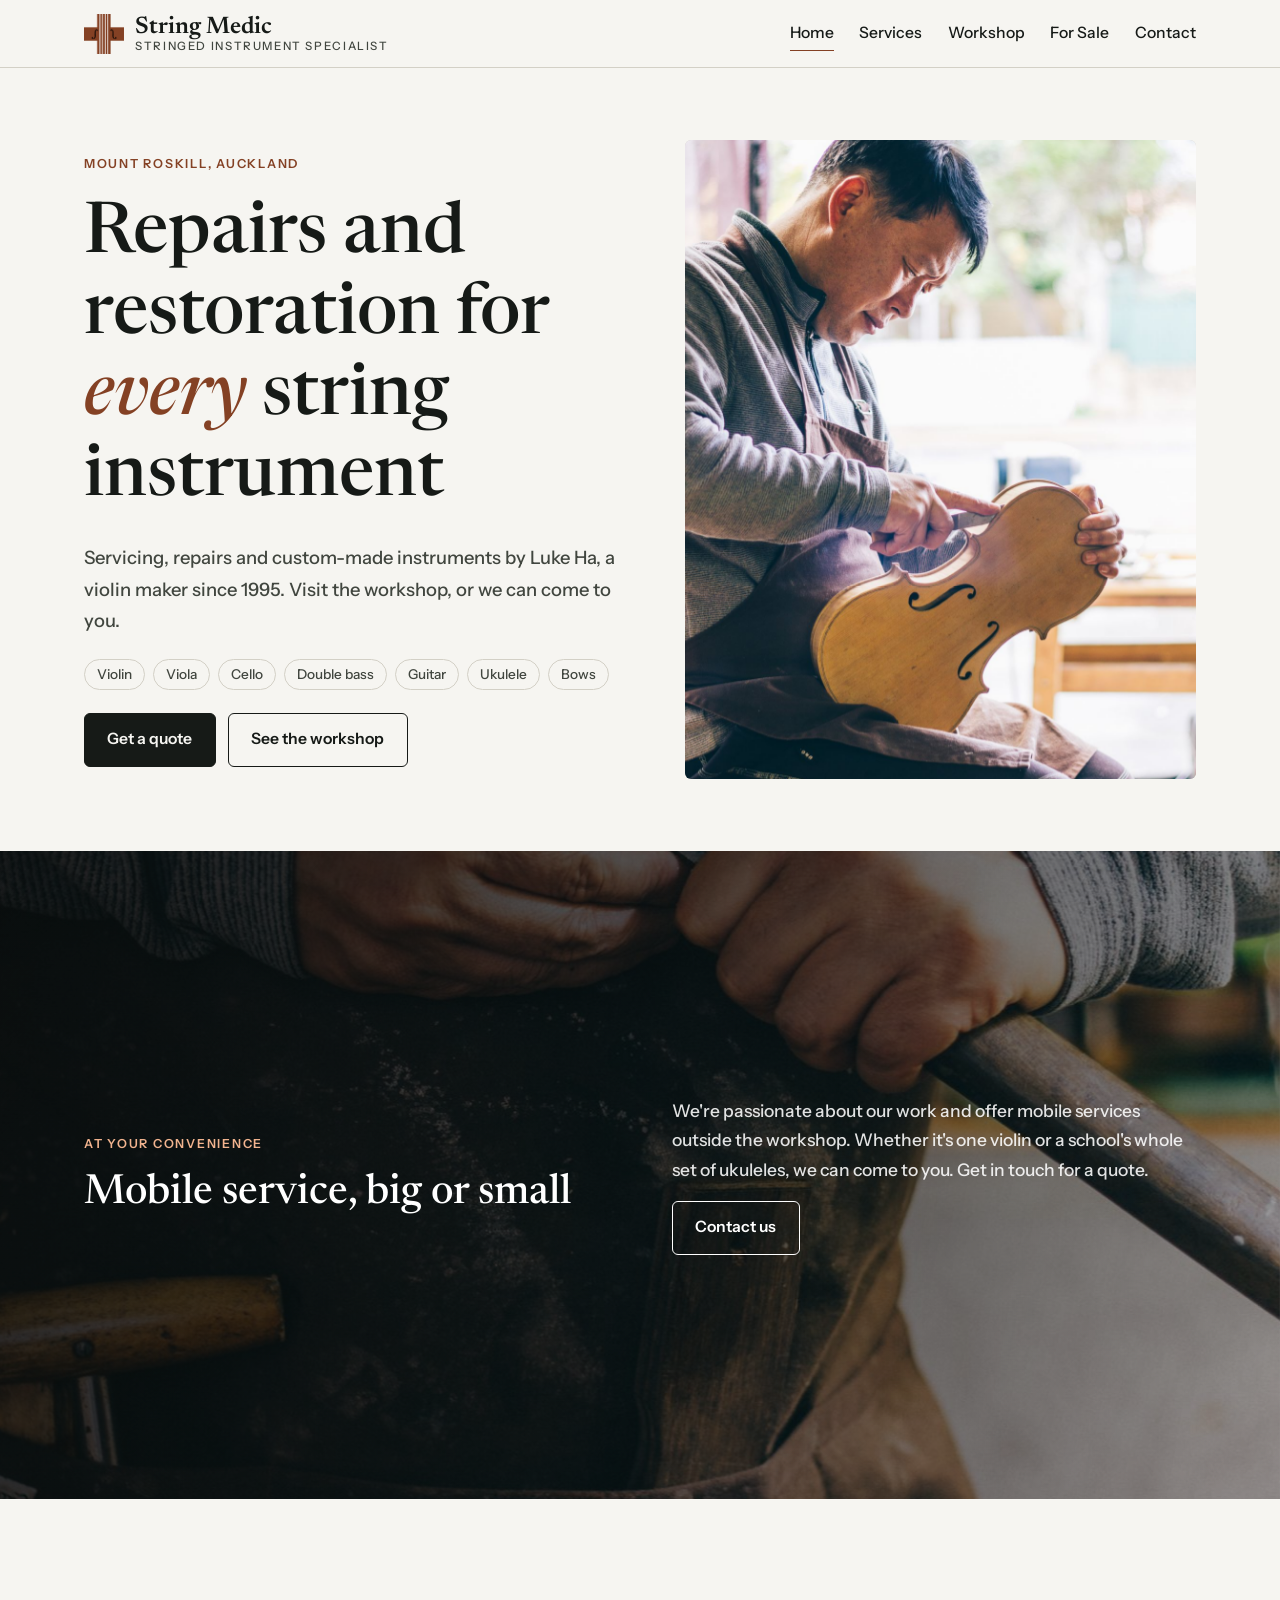
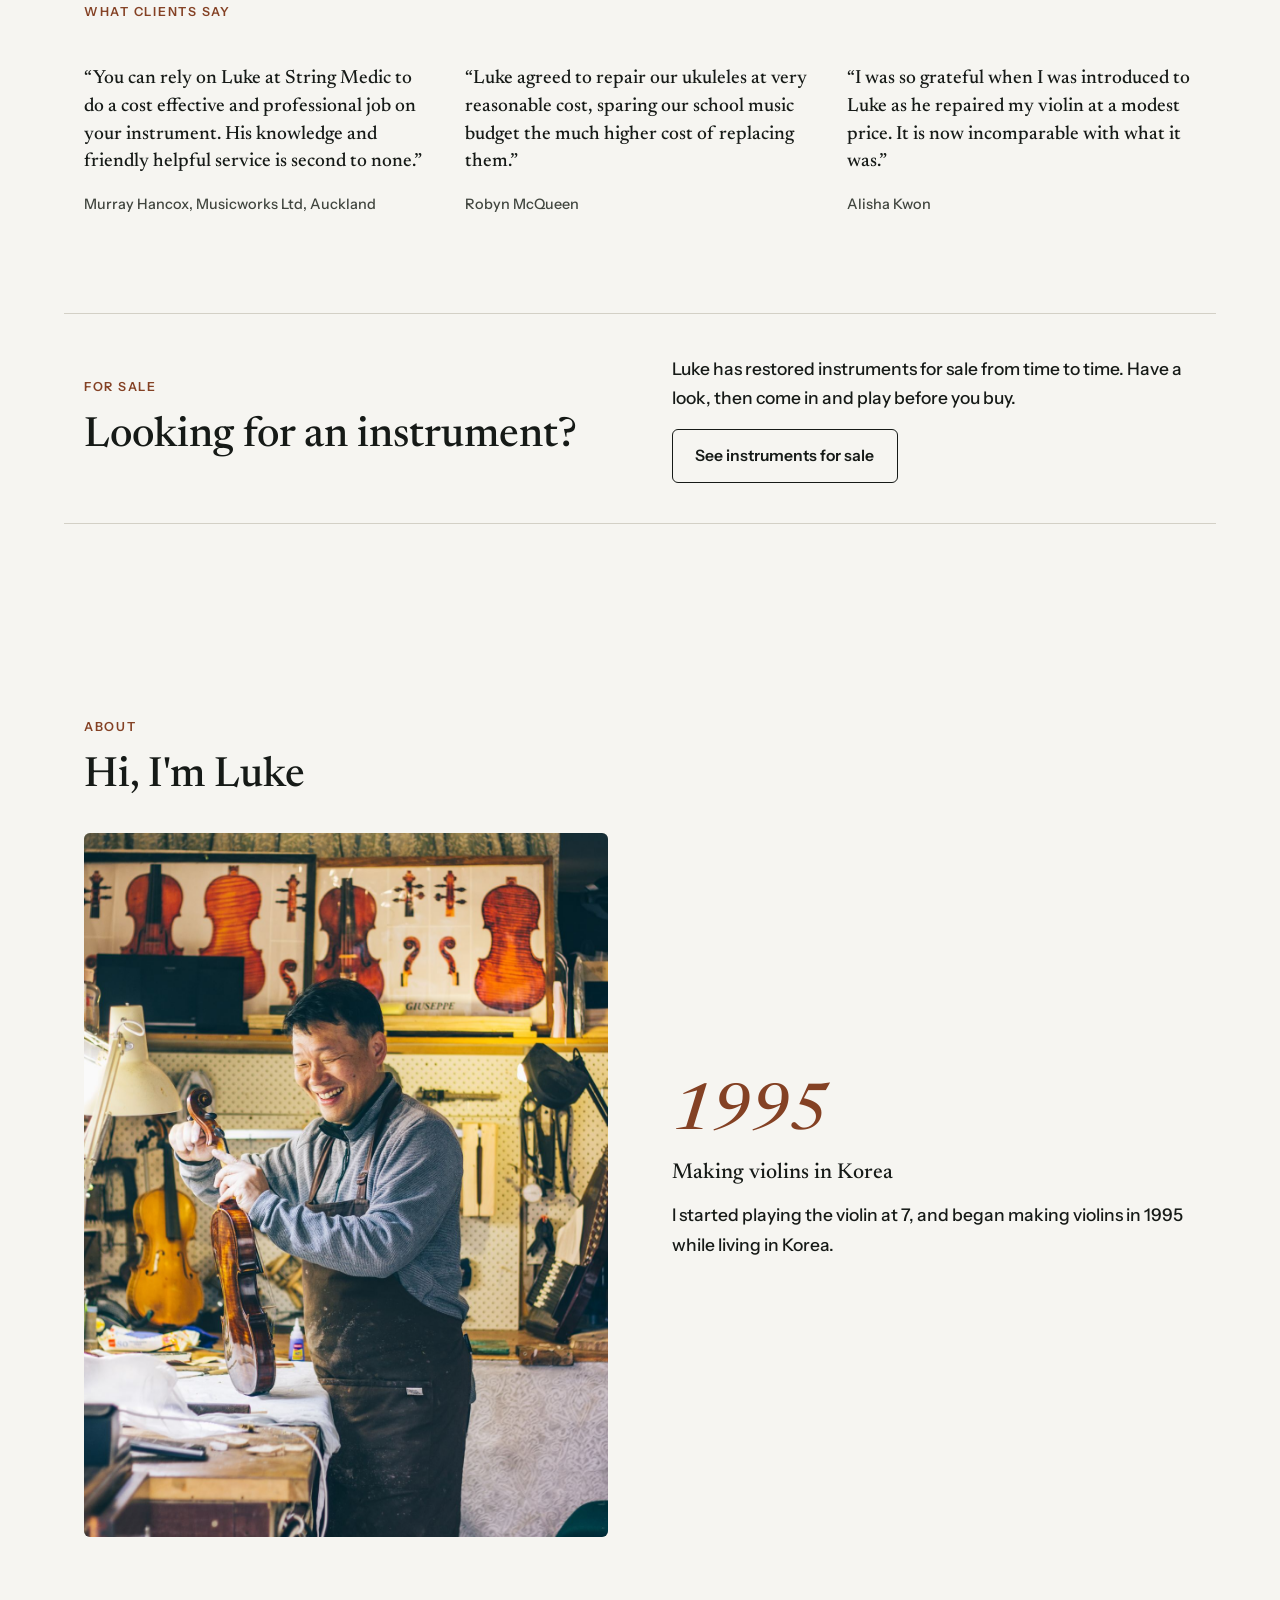
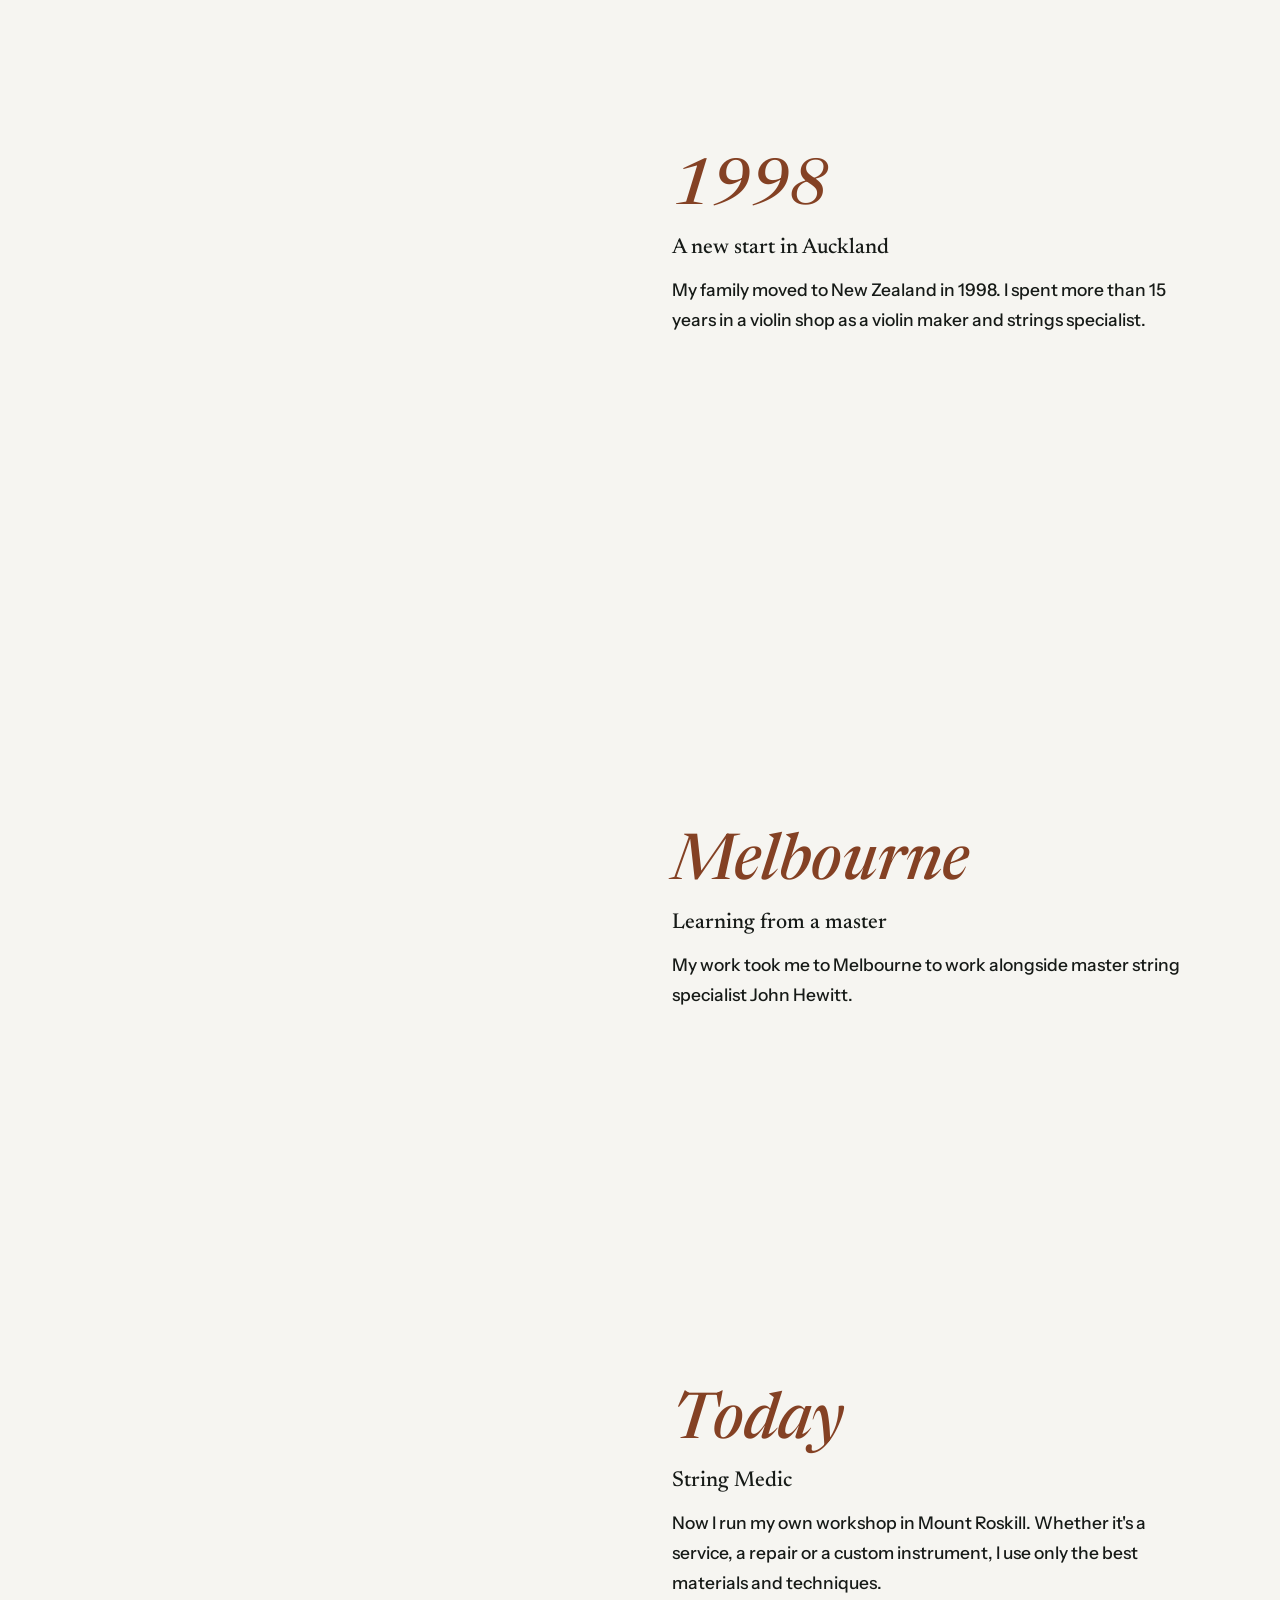
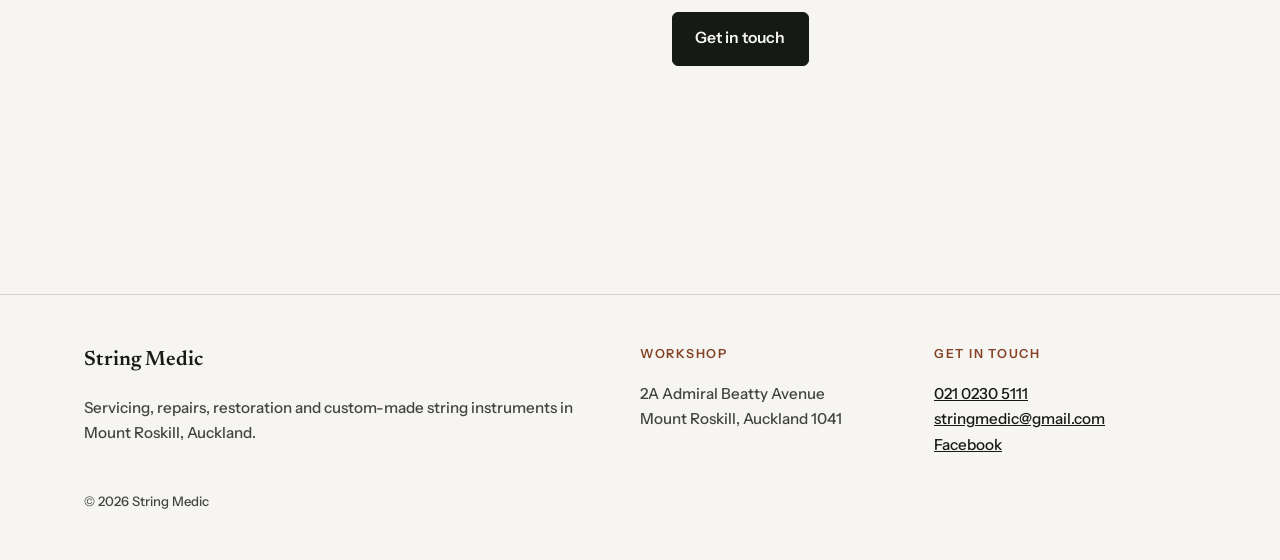
==== index.html @ d776245c "Add files via upload" ====
<!doctype html>
<html lang="en-NZ">
<head>
  <meta charset="utf-8">
  <meta name="viewport" content="width=device-width, initial-scale=1">
  <title>String Medic | Violin & String Instrument Repairs, Auckland</title>
  <meta name="description" content="Stringed instrument specialist in Mount Roskill, Auckland. Servicing, repairs, restoration and custom-made violins, violas, cellos, double basses and guitars.">
  <meta property="og:title" content="String Medic | Violin & String Instrument Repairs, Auckland">
  <meta property="og:description" content="Stringed instrument specialist in Mount Roskill, Auckland. Servicing, repairs, restoration and custom-made violins, violas, cellos, double basses and guitars.">
  <meta property="og:image" content="https://www.stringmedic.co.nz/images/share.jpg">
  <link rel="icon" href="favicon.ico" sizes="any">
  <link rel="icon" href="images/favicon.png" type="image/png">
  <link rel="apple-touch-icon" href="images/apple-touch-icon.png">
  <link rel="preconnect" href="https://fonts.googleapis.com">
  <link rel="preconnect" href="https://fonts.gstatic.com" crossorigin>
  <link rel="stylesheet" href="https://fonts.googleapis.com/css2?family=Newsreader:ital,opsz,wght@0,6..72,400;0,6..72,500;0,6..72,600;1,6..72,500&family=Instrument+Sans:wght@400;500;600&display=swap">
  <link rel="stylesheet" href="styles.css">
</head>
<body>
  <!-- Holiday / closure notice: remove the "hidden" word below to show it, and edit the text. -->
  <div class="notice" hidden>String Medic is closed until [date]. Sorry for the inconvenience.</div>
  <header class="site-header">
    <div class="wrap">
      <a class="brand" href="index.html"><img src="images/logo-mark.png" alt="" width="40" height="40"><span class="brand-text"><strong>String Medic</strong><span>Stringed instrument specialist</span></span></a>
      <button class="menu-btn" aria-expanded="false" aria-controls="nav">Menu</button>
      <nav class="nav" id="nav">
      <a href="index.html" aria-current="page">Home</a>
      <a href="services.html">Services</a>
      <a href="workshop.html">Workshop</a>
      <a href="for-sale.html">For Sale</a>
      <a href="contact.html">Contact</a>
      </nav>
    </div>
  </header>
  <main>
    <section class="hero">
      <div class="wrap">
        <div class="copy">
          <span class="eyebrow">Mount Roskill, Auckland</span>
          <h1>Repairs and restoration for <em>every</em> string instrument</h1>
          <p class="lead">Servicing, repairs and custom-made instruments by Luke Ha, a violin maker since 1995. Visit the workshop, or we can come to you.</p>
          <ul class="instruments" aria-label="Instruments we work on">
            <li>Violin</li><li>Viola</li><li>Cello</li><li>Double bass</li><li>Guitar</li><li>Ukulele</li><li>Bows</li>
          </ul>
          <div class="actions">
            <a class="btn primary" href="contact.html">Get a quote</a>
            <a class="btn" href="workshop.html">See the workshop</a>
          </div>
        </div>
        <figure><img src="images/luke-violin.jpg" alt="Luke carving a violin top in the String Medic workshop"></figure>
      </div>
    </section>

    <section class="parallax"><img data-parallax src="images/bridge-knife.jpg" alt="" loading="lazy">
      <div class="wrap split">
        <div class="stack">
          <span class="eyebrow">At your convenience</span>
          <h2>Mobile service, big or small</h2>
        </div>
        <div class="stack">
          <p>We're passionate about our work and offer mobile services outside the workshop. Whether it's one violin or a school's whole set of ukuleles, we can come to you. Get in touch for a quote.</p>
          <div class="actions"><a class="btn" href="contact.html">Contact us</a></div>
        </div>
      </div>
    </section>

    <section>
      <div class="wrap">
        <span class="eyebrow">What clients say</span>
        <div class="quotes">
          <figure>
            <blockquote>“You can rely on Luke at String Medic to do a cost effective and professional job on your instrument. His knowledge and friendly helpful service is second to none.”</blockquote>
            <figcaption>Murray Hancox, Musicworks Ltd, Auckland</figcaption>
          </figure>
          <figure>
            <blockquote>“Luke agreed to repair our ukuleles at very reasonable cost, sparing our school music budget the much higher cost of replacing them.”</blockquote>
            <figcaption>Robyn McQueen</figcaption>
          </figure>
          <figure>
            <blockquote>“I was so grateful when I was introduced to Luke as he repaired my violin at a modest price. It is now incomparable with what it was.”</blockquote>
            <figcaption>Alisha Kwon</figcaption>
          </figure>
        </div>
      </div>
    </section>

    <section style="padding-top:0">
      <div class="wrap split" style="border-block:1px solid var(--line);padding-block:2.5rem">
        <div class="stack">
          <span class="eyebrow">For sale</span>
          <h2>Looking for an instrument?</h2>
        </div>
        <div class="stack">
          <p>Luke has restored instruments for sale from time to time. Have a look, then come in and play before you buy.</p>
          <div class="actions"><a class="btn" href="for-sale.html">See instruments for sale</a></div>
        </div>
      </div>
    </section>

    <section class="story-section">
      <div class="wrap">
        <div class="stack" style="margin-bottom:2rem">
          <span class="eyebrow">About</span>
          <h2>Hi, I'm Luke</h2>
        </div>
        <div class="story">
          <div class="story-media" aria-hidden="true">
            <img class="active" src="images/carving-scroll.jpg" alt="">
            <img src="images/bridge-carving.jpg" alt="" loading="lazy">
            <img src="images/clamps.jpg" alt="" loading="lazy">
            <img src="images/luke-workshop.jpg" alt="" loading="lazy">
          </div>
          <div class="story-steps">
            <div class="story-step active">
              <span class="year">1995</span>
              <h3>Making violins in Korea</h3>
              <p>I started playing the violin at 7, and began making violins in 1995 while living in Korea.</p>
            </div>
            <div class="story-step">
              <span class="year">1998</span>
              <h3>A new start in Auckland</h3>
              <p>My family moved to New Zealand in 1998. I spent more than 15 years in a violin shop as a violin maker and strings specialist.</p>
            </div>
            <div class="story-step">
              <span class="year">Melbourne</span>
              <h3>Learning from a master</h3>
              <p>My work took me to Melbourne to work alongside master string specialist John Hewitt.</p>
            </div>
            <div class="story-step">
              <span class="year">Today</span>
              <h3>String Medic</h3>
              <p>Now I run my own workshop in Mount Roskill. Whether it's a service, a repair or a custom instrument, I use only the best materials and techniques.</p>
              <div class="actions"><a class="btn primary" href="contact.html">Get in touch</a></div>
            </div>
          </div>
        </div>
      </div>
    </section>
  </main>
  <footer class="site-footer">
    <div class="wrap">
      <div class="stack">
        <strong>String Medic</strong>
        <p>Servicing, repairs, restoration and custom-made string instruments in Mount Roskill, Auckland.</p>
      </div>
      <div class="stack">
        <span class="eyebrow">Workshop</span>
        <span>2A Admiral Beatty Avenue<br>Mount Roskill, Auckland 1041</span>
      </div>
      <div class="stack">
        <span class="eyebrow">Get in touch</span>
        <span><a href="tel:+64210230511">021 0230 5111</a><br><a href="mailto:stringmedic@gmail.com">stringmedic@gmail.com</a><br><a href="https://www.facebook.com/stringmedic" rel="noopener">Facebook</a></span>
      </div>
      <p class="small">&copy; <span data-year></span> String Medic</p>
    </div>
  </footer>
  <script src="site.js"></script>
</body>
</html>
---- styles.css ----
/* String Medic — layout: narrow editorial column, photo-led sections, one shared header/footer */
:root {
  --bg: #f6f5f1;
  --surface: #ffffff;
  --ink: #161a17;
  --muted: #41463f;
  --line: #d3d0c6;
  --accent: #844124;      /* String Medic logo brown */
  --deep: #2b3a31;        /* ebony-green */
  --on-deep: #f1efe8;
  --font-display: "Newsreader", Georgia, "Times New Roman", serif;
  --font-body: "Instrument Sans", system-ui, -apple-system, "Segoe UI", sans-serif;
  --wrap: 72rem;
  --radius: 6px;
}
@media (prefers-color-scheme: dark) {
  :root {
    --bg: #151816; --surface: #1d211e; --ink: #ecebe5; --muted: #c3c6bd;
    --line: #313630; --accent: #d9926c; --deep: #0f1210; --on-deep: #ecebe5;
    color-scheme: dark;
  }
}

* { box-sizing: border-box; }
[hidden] { display: none !important; }
html { scroll-behavior: smooth; }
body {
  margin: 0; background: var(--bg); color: var(--ink);
  font-family: var(--font-body); font-weight: 500; font-size: 1.09rem; line-height: 1.7; -webkit-font-smoothing: antialiased;
}
img { max-width: 100%; display: block; }
a { color: var(--accent); }
a:focus-visible, button:focus-visible, input:focus-visible, textarea:focus-visible {
  outline: 2px solid var(--accent); outline-offset: 3px;
}
h1, h2, h3 { font-family: var(--font-display); font-weight: 500; line-height: 1.15; text-wrap: balance; margin: 0; }
h1 { font-size: clamp(2.5rem, 6.2vw, 4.4rem); }
h2 { font-size: clamp(1.8rem, 3.6vw, 2.6rem); }
h3 { font-size: 1.35rem; }
p { margin: 0; max-width: 65ch; }
.eyebrow {
  font-size: .78rem; letter-spacing: .14em; text-transform: uppercase;
  color: var(--accent); font-weight: 600;
}
.wrap { max-width: var(--wrap); margin-inline: auto; padding-inline: 1.25rem; }
.stack { display: flex; flex-direction: column; gap: 1rem; }
section { padding-block: clamp(3rem, 8vw, 6rem); }

/* Header */
.site-header {
  position: sticky; top: 0; z-index: 10;
  background: color-mix(in srgb, var(--bg) 92%, transparent);
  backdrop-filter: blur(8px); border-bottom: 1px solid var(--line);
}
.site-header .wrap { display: flex; align-items: center; justify-content: space-between; gap: 1rem; padding-block: .85rem; }
.brand { display: flex; align-items: center; gap: .7rem; text-decoration: none; color: var(--ink); line-height: 1.1; }
.brand img { width: 40px; height: 40px; object-fit: contain; flex: none; }
.brand-text { display: flex; flex-direction: column; }
.brand strong { font-family: var(--font-display); font-size: 1.5rem; font-weight: 600; }
.brand-text span { font-size: .72rem; letter-spacing: .14em; text-transform: uppercase; color: var(--muted); }
.nav { display: flex; gap: 1.6rem; }
.nav a { color: var(--ink); text-decoration: none; font-weight: 500; font-size: .98rem; padding-block: .25rem; border-bottom: 1.5px solid transparent; }
.nav a:hover, .nav a[aria-current="page"] { border-color: var(--accent); }
.menu-btn { display: none; background: none; border: 1px solid var(--line); border-radius: var(--radius); color: var(--ink); font: inherit; padding: .4rem .8rem; cursor: pointer; }
@media (max-width: 720px) {
  .menu-btn { display: block; }
  .nav { display: none; position: absolute; left: 0; right: 0; top: 100%; flex-direction: column; gap: 0;
         background: var(--bg); border-bottom: 1px solid var(--line); padding: .5rem 1.25rem 1rem; }
  .nav.open { display: flex; }
  .nav a { padding-block: .7rem; border-bottom: 1px solid var(--line); }
}

/* Notice banner (for holidays / closures) */
.notice { background: var(--accent); color: #fff; text-align: center; padding: .6rem 1rem; font-weight: 500; font-size: .95rem; }

/* Buttons */
.btn {
  display: inline-block; text-decoration: none; font-weight: 600; font-size: .98rem;
  padding: .8rem 1.4rem; border-radius: var(--radius); border: 1.5px solid var(--ink);
  color: var(--ink); background: transparent; cursor: pointer; font-family: inherit;
}
.btn.primary { background: var(--ink); color: var(--bg); }
.btn:hover { opacity: .85; }
.actions { display: flex; flex-wrap: wrap; gap: .75rem; }

/* Hero */
.hero { padding-block: clamp(2.5rem, 6vw, 4.5rem); }
.hero .wrap { display: grid; grid-template-columns: 1.05fr 1fr; gap: clamp(2rem, 5vw, 4rem); align-items: center; }
.hero .copy { display: flex; flex-direction: column; gap: 1.4rem; min-width: 0; }
.hero h1 em { font-style: italic; color: var(--accent); }
.hero .lead { font-size: 1.15rem; color: var(--muted); }
.hero figure { margin: 0; border-radius: var(--radius); overflow: hidden; aspect-ratio: 4 / 5; max-width: 100%; background: var(--line); }
.hero figure img { width: 100%; height: 100%; object-fit: cover; }
.instruments { display: flex; flex-wrap: wrap; gap: .4rem .5rem; padding: 0; margin: 0; list-style: none; }
.instruments li { font-size: .85rem; border: 1px solid var(--line); border-radius: 99px; padding: .2rem .75rem; color: var(--muted); }
@media (max-width: 820px) { .hero .wrap { grid-template-columns: 1fr; } .hero figure { aspect-ratio: 4 / 3; } }

/* Split sections */
.split { display: grid; grid-template-columns: 1fr 1fr; gap: clamp(2rem, 5vw, 4rem); align-items: center; }
.split > * { min-width: 0; }
.split figure { margin: 0; border-radius: var(--radius); overflow: hidden; }
@media (max-width: 820px) { .split { grid-template-columns: 1fr; } }

/* Service grid */
.services { display: grid; grid-template-columns: repeat(2, 1fr); gap: 0; border-top: 1px solid var(--line); }
.service { padding: 2rem 2rem 2rem 0; border-bottom: 1px solid var(--line); display: flex; flex-direction: column; gap: .7rem; }
.service:nth-child(even) { padding-left: 2rem; padding-right: 0; border-left: 1px solid var(--line); }
.service ul { margin: 0; padding-left: 1.1rem; color: var(--muted); }
@media (max-width: 720px) {
  .services { grid-template-columns: 1fr; }
  .service, .service:nth-child(even) { padding: 1.6rem 0; border-left: 0; }
}

/* Deep band */
.band { background: var(--deep); color: var(--on-deep); }
.band .eyebrow { color: var(--accent); }
.band p { color: color-mix(in srgb, var(--on-deep) 80%, transparent); }
.band .btn { border-color: var(--on-deep); color: var(--on-deep); }

/* Testimonials */
.quotes { display: grid; grid-template-columns: repeat(3, 1fr); gap: 2rem; margin-top: 2.5rem; }
.quotes figure { margin: 0; display: flex; flex-direction: column; gap: 1rem; min-width: 0; }
.quotes blockquote { margin: 0; font-family: var(--font-display); font-size: 1.2rem; line-height: 1.45; }
.quotes figcaption { font-size: .9rem; color: var(--muted); }
@media (max-width: 820px) { .quotes { grid-template-columns: 1fr; } }

/* Page header */
.page-head { padding-block: clamp(2.5rem, 6vw, 4rem) 1rem; }
.page-head .wrap { display: flex; flex-direction: column; gap: .8rem; }
.page-head p { color: var(--muted); font-size: 1.1rem; }

/* Gallery */
.project { display: flex; flex-direction: column; gap: 1.2rem; }
.project + .project { margin-top: 4rem; }
.gallery { display: grid; grid-template-columns: repeat(auto-fill, minmax(11rem, 1fr)); gap: .6rem; }
.gallery button { padding: 0; border: 0; background: var(--line); border-radius: 4px; overflow: hidden; aspect-ratio: 1; cursor: zoom-in; }
.gallery img { width: 100%; height: 100%; object-fit: cover; transition: transform .3s; }
.gallery button:hover img { transform: scale(1.04); }
.lightbox { position: fixed; inset: 0; background: rgba(10,12,11,.92); display: flex; align-items: center; justify-content: center; padding: 1rem; z-index: 50; }
.lightbox img { max-height: 88vh; max-width: 92vw; object-fit: contain; border-radius: 4px; }
.lightbox button { position: absolute; background: rgba(255,255,255,.12); color: #fff; border: 0; font-size: 1.6rem; width: 3rem; height: 3rem; border-radius: 50%; cursor: pointer; }
.lb-close { top: 1rem; right: 1rem; }
.lb-prev { left: 1rem; top: 50%; transform: translateY(-50%); }
.lb-next { right: 1rem; top: 50%; transform: translateY(-50%); }

/* Contact */
.contact-grid { display: grid; grid-template-columns: 1fr 1.2fr; gap: clamp(2rem, 5vw, 4rem); }
.contact-grid > * { min-width: 0; }
.details dl { margin: 0; display: grid; gap: 1.2rem; }
.details dt { font-size: .78rem; letter-spacing: .14em; text-transform: uppercase; color: var(--muted); font-weight: 600; }
.details dd { margin: .2rem 0 0; font-size: 1.1rem; }
.details dd a { color: var(--ink); }
.tip { background: var(--surface); border: 1px solid var(--line); border-radius: var(--radius); padding: 1rem 1.2rem; font-size: .95rem; }
form { display: flex; flex-direction: column; gap: 1rem; }
label { display: flex; flex-direction: column; gap: .35rem; font-weight: 500; font-size: .95rem; }
input, textarea, select {
  font: inherit; color: var(--ink); background: var(--surface); border: 1px solid var(--line);
  border-radius: var(--radius); padding: .75rem .85rem; width: 100%;
}
textarea { min-height: 9rem; resize: vertical; }
.row { display: grid; grid-template-columns: 1fr 1fr; gap: 1rem; }
.form-status { font-weight: 500; }
@media (max-width: 820px) { .contact-grid, .row { grid-template-columns: 1fr; } }

/* Shop */
.products { display: grid; grid-template-columns: repeat(auto-fill, minmax(16rem, 1fr)); gap: 2rem; }
.product { display: flex; flex-direction: column; gap: .7rem; }
.product figure { margin: 0; aspect-ratio: 4 / 5; border-radius: var(--radius); overflow: hidden; background: var(--line); }
.product figure img { width: 100%; height: 100%; object-fit: cover; }
.product .price { font-weight: 600; font-variant-numeric: tabular-nums; }
.product .sold { color: var(--muted); text-decoration: line-through; }
.empty { border: 1px dashed var(--line); border-radius: var(--radius); padding: 2.5rem; text-align: center; color: var(--muted); }

/* Footer */
.site-footer { border-top: 1px solid var(--line); padding-block: 3rem; font-size: .95rem; color: var(--muted); }
.site-footer .wrap { display: grid; grid-template-columns: 2fr 1fr 1fr; gap: 2rem; }
.site-footer strong { color: var(--ink); font-family: var(--font-display); font-size: 1.3rem; font-weight: 600; }
.site-footer a { color: var(--ink); }
.site-footer .small { grid-column: 1 / -1; font-size: .82rem; }
@media (max-width: 720px) { .site-footer .wrap { grid-template-columns: 1fr; } }

/* Photo strip (Services) */
.strip { display: grid; grid-template-columns: repeat(3, 1fr); gap: .6rem; margin-top: 1.5rem; }
.strip figure { margin: 0; aspect-ratio: 4 / 3; border-radius: var(--radius); overflow: hidden; background: var(--line); }
.strip img { width: 100%; height: 100%; object-fit: cover; }
@media (max-width: 600px) { .strip { grid-template-columns: 1fr 1fr; } .strip figure:last-child { display: none; } }

/* Photo banners: photo moves slower than the page (always dark photo, so fixed light text) */
.parallax { position: relative; overflow: hidden; isolation: isolate; min-height: 72vh;
            display: flex; align-items: center; padding-block: 5rem; color: #fff; }
.parallax.short { min-height: 52vh; }
.parallax > img { position: absolute; left: 0; top: -30vh; width: 100%; height: calc(100% + 60vh);
                  object-fit: cover; z-index: -2; will-change: transform; }
.parallax::before { content: ""; position: absolute; inset: 0; z-index: -1;
  background: linear-gradient(100deg, rgba(10,12,11,.86) 0%, rgba(10,12,11,.62) 55%, rgba(10,12,11,.35) 100%); }
.parallax .wrap { width: 100%; }
.parallax h1, .parallax h2, .parallax h3 { color: #fff; }
.parallax p { color: rgba(255,255,255,.88); }
.parallax .eyebrow, .parallax .step { color: #f2b48f; }
.parallax .btn { border-color: #fff; color: #fff; }

/* About story: photo stays put and changes as you scroll */
.story { display: grid; grid-template-columns: 1fr 1fr; gap: clamp(2rem, 5vw, 4rem); }
.story > * { min-width: 0; }
.story-media { position: sticky; top: 6rem; height: min(calc(100vh - 8rem), 44rem);
               border-radius: var(--radius); overflow: hidden; background: var(--line); }
.story-media img { position: absolute; inset: 0; width: 100%; height: 100%; object-fit: cover;
                   opacity: 0; transform: scale(1.08); transition: opacity .9s ease, transform 1.8s cubic-bezier(.2,.7,.2,1); }
.story-media img.active { opacity: 1; transform: none; }
.story-step { min-height: 75vh; display: flex; flex-direction: column; justify-content: center; gap: .9rem;
              opacity: .3; transition: opacity .6s ease; }
.story-step.active { opacity: 1; }
.story-step:last-child { min-height: 60vh; }
.year { font-family: var(--font-display); font-size: clamp(2.6rem, 6vw, 4rem); line-height: 1; color: var(--accent); font-style: italic; }
@media (max-width: 820px) {
  .story { grid-template-columns: 1fr; gap: 0; }
  .story-media { top: 4.6rem; height: 42vh; z-index: 2; box-shadow: 0 10px 30px rgba(0,0,0,.15); }
  .story-step { min-height: 62vh; }
}

/* Scroll animation */
.reveal { opacity: 0; transform: translateY(28px); transition: opacity .8s ease, transform .8s cubic-bezier(.2,.7,.2,1); }
.reveal.in { opacity: 1; transform: none; }
.product figure img { transition: transform .4s; }
.product:hover figure img { transform: scale(1.03); }
.badge { align-self: flex-start; font-size: .72rem; letter-spacing: .12em; text-transform: uppercase; font-weight: 600;
         padding: .2rem .6rem; border-radius: 99px; border: 1px solid var(--line); color: var(--muted); }
.badge.sold { background: var(--ink); color: var(--bg); border-color: var(--ink); }
.how { display: grid; grid-template-columns: repeat(3, 1fr); gap: 2rem; }
.how > div { display: flex; flex-direction: column; gap: .5rem; min-width: 0; }
.how .step { font-family: var(--font-display); font-size: 2rem; color: var(--accent); line-height: 1; }
@media (max-width: 720px) { .how { grid-template-columns: 1fr; } }
body.lb-open { overflow: hidden; }

@media (prefers-reduced-motion: reduce) {
  * { transition: none !important; scroll-behavior: auto !important; }
  .parallax > img { top: 0; height: 100%; transform: none !important; }
  .story-step { opacity: 1; }
  .reveal { opacity: 1; transform: none; }
}
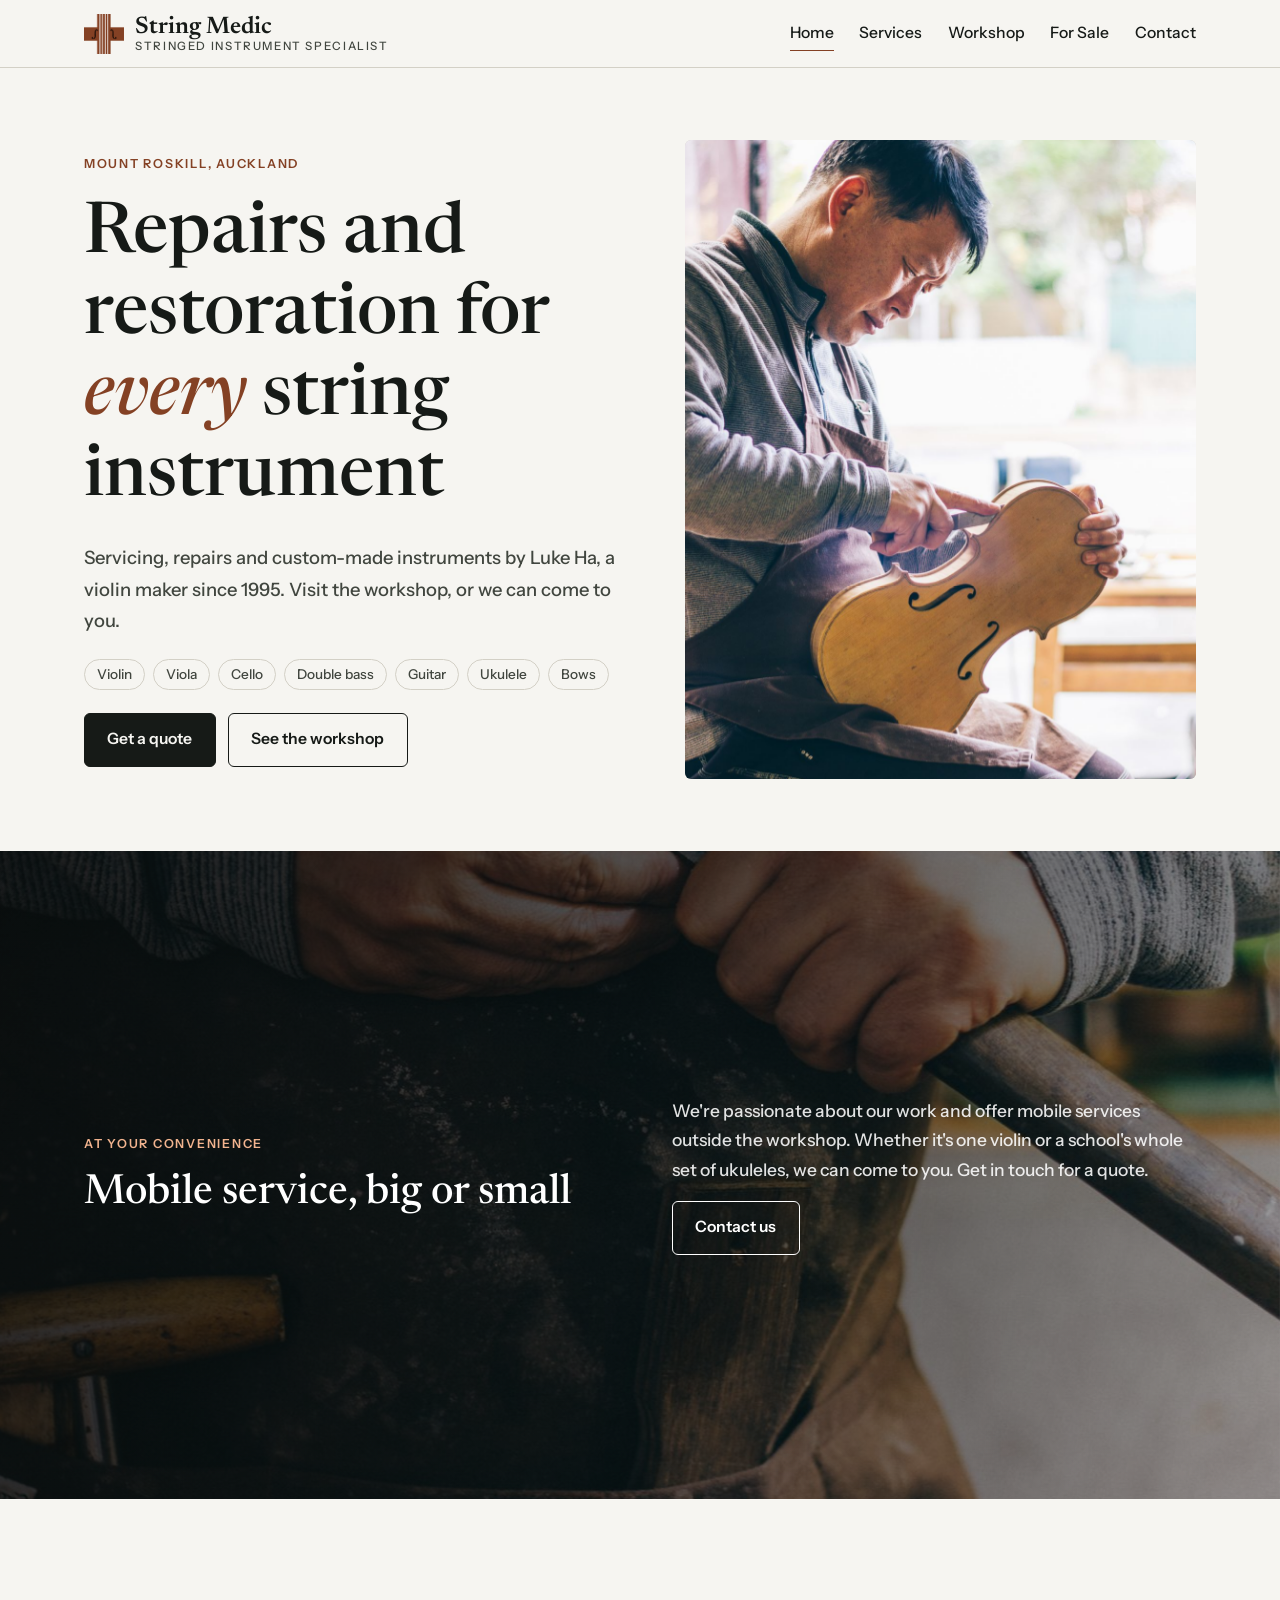
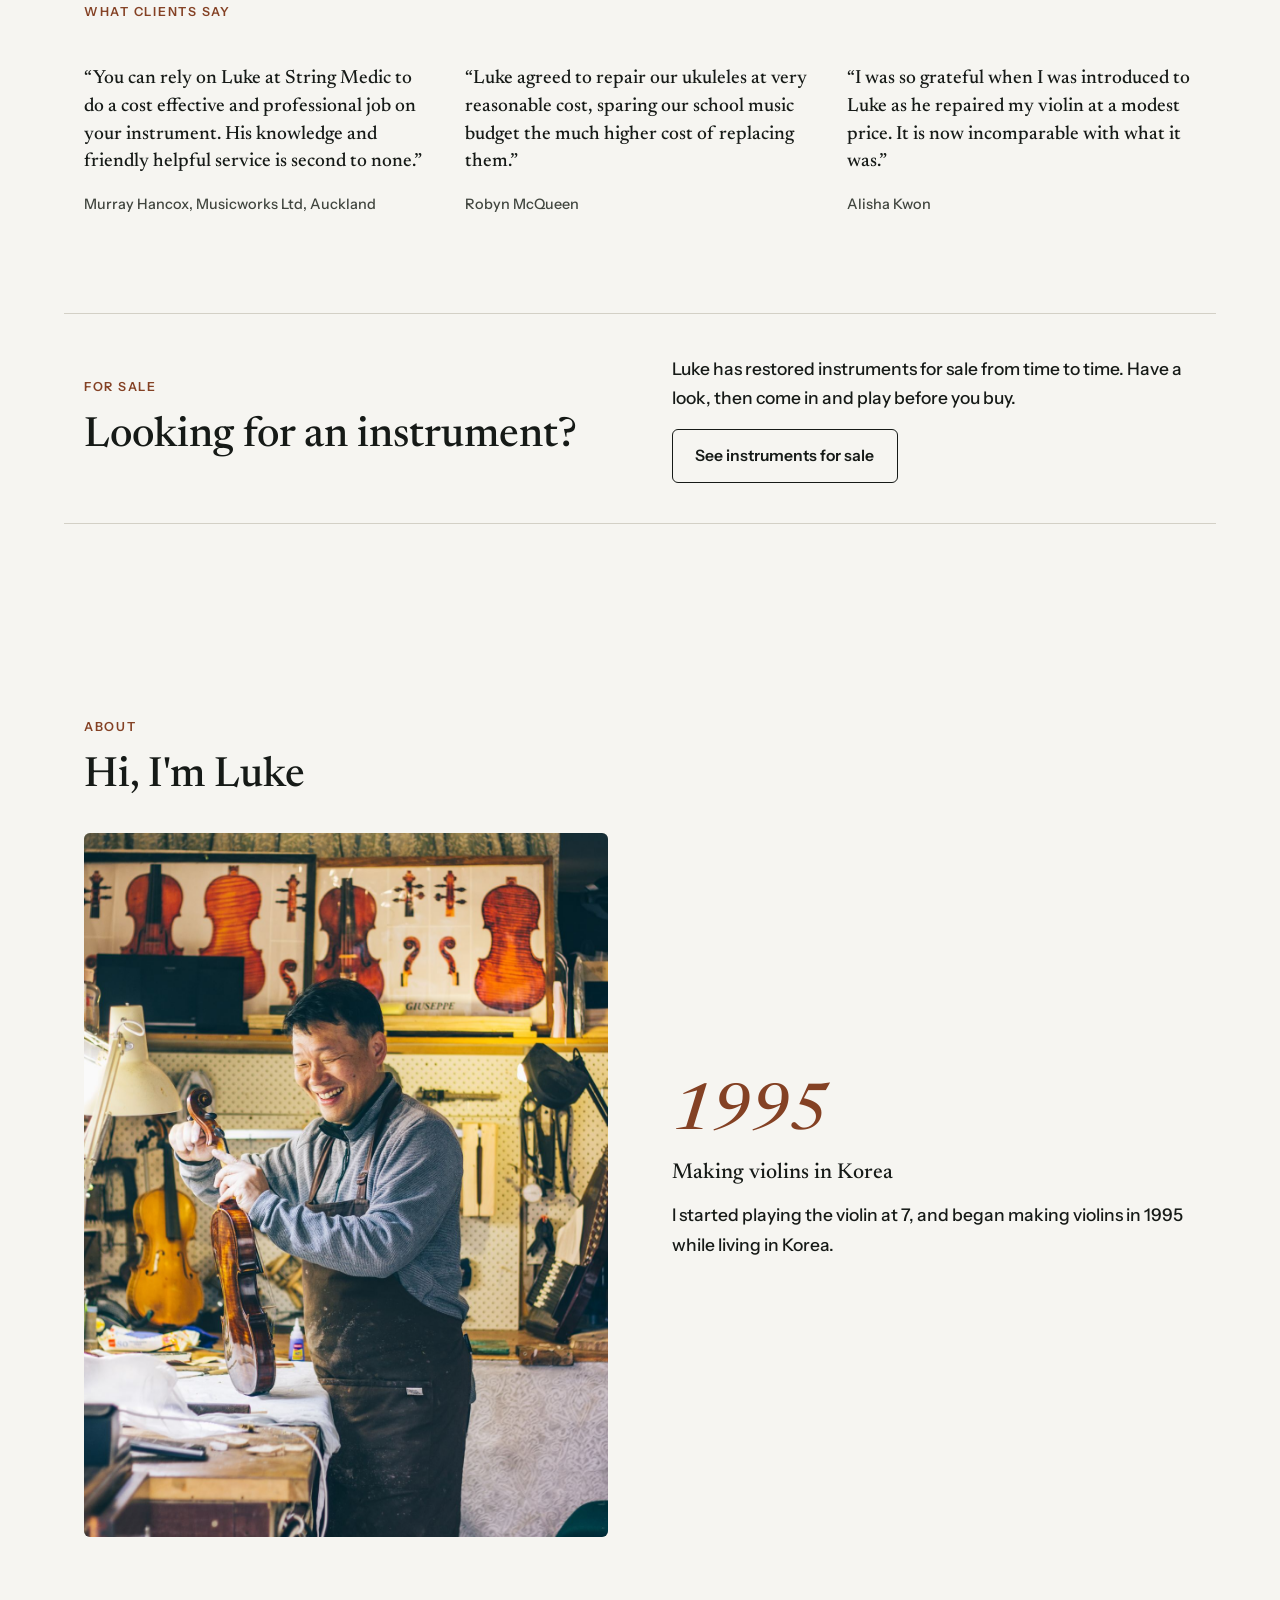
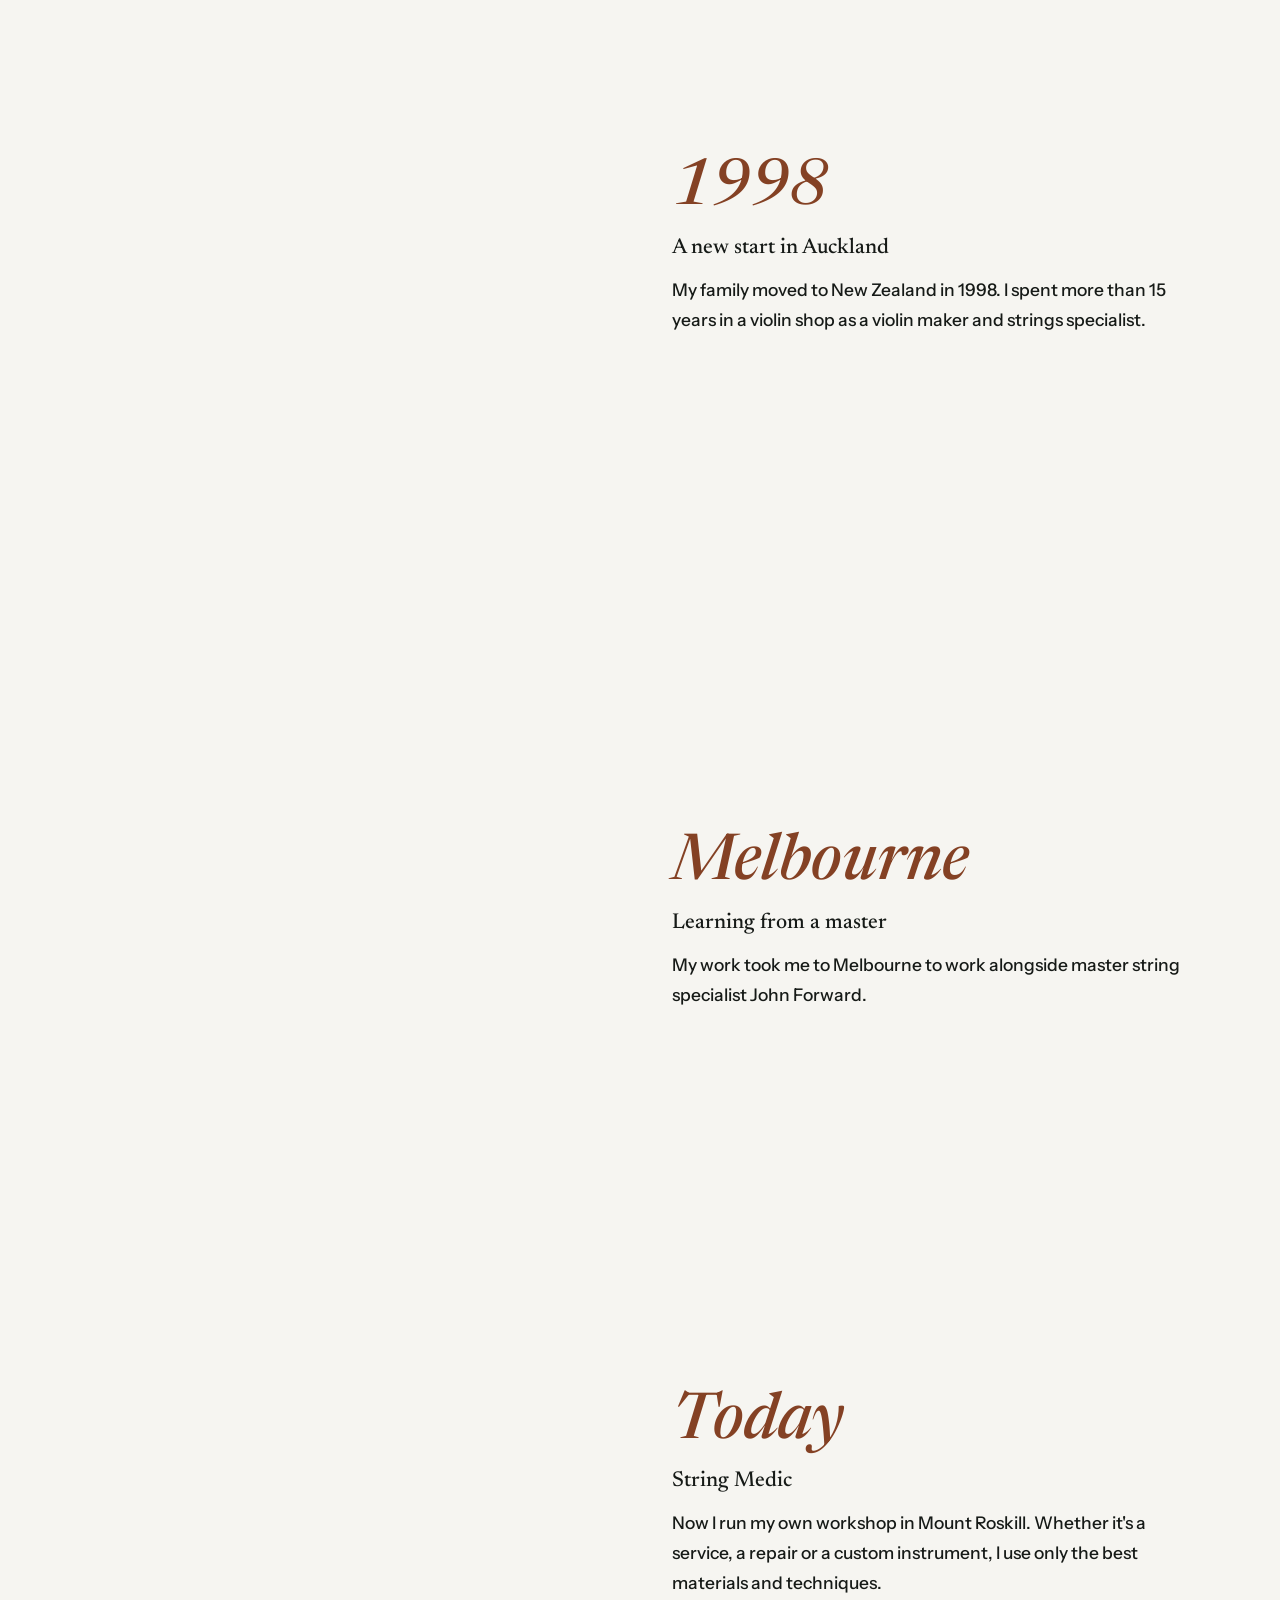
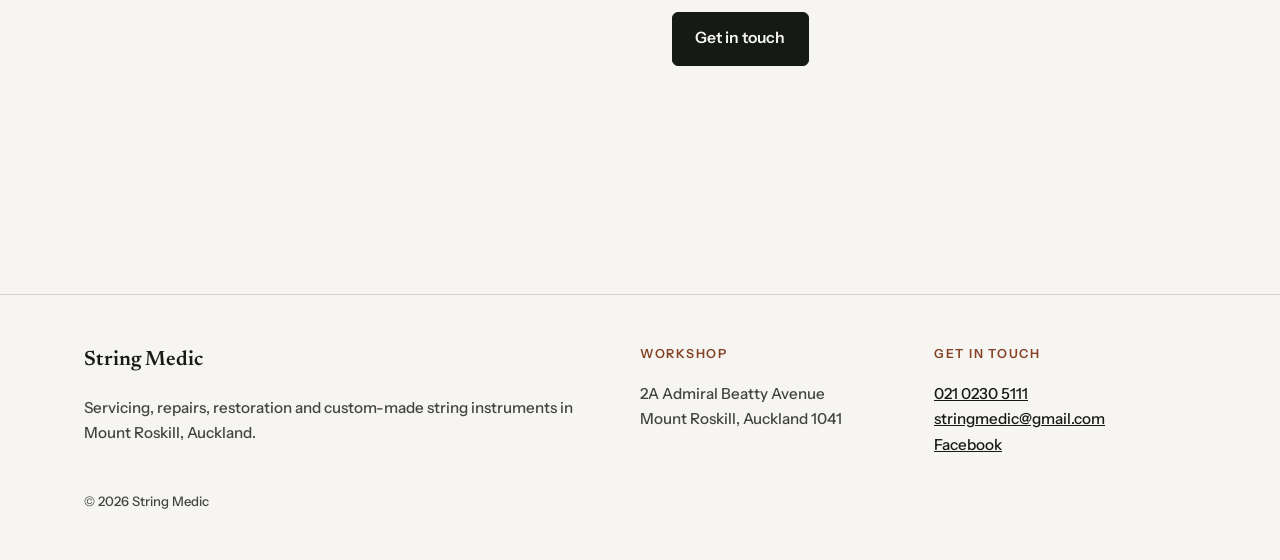
==== commit 0eba0a83: "Update index.html" ====
--- a/index.html
+++ b/index.html
@@ -124,7 +124,7 @@
             <div class="story-step">
               <span class="year">Melbourne</span>
               <h3>Learning from a master</h3>
-              <p>My work took me to Melbourne to work alongside master string specialist John Hewitt.</p>
+              <p>My work took me to Melbourne to work alongside master string specialist John Forward.</p>
             </div>
             <div class="story-step">
               <span class="year">Today</span>
